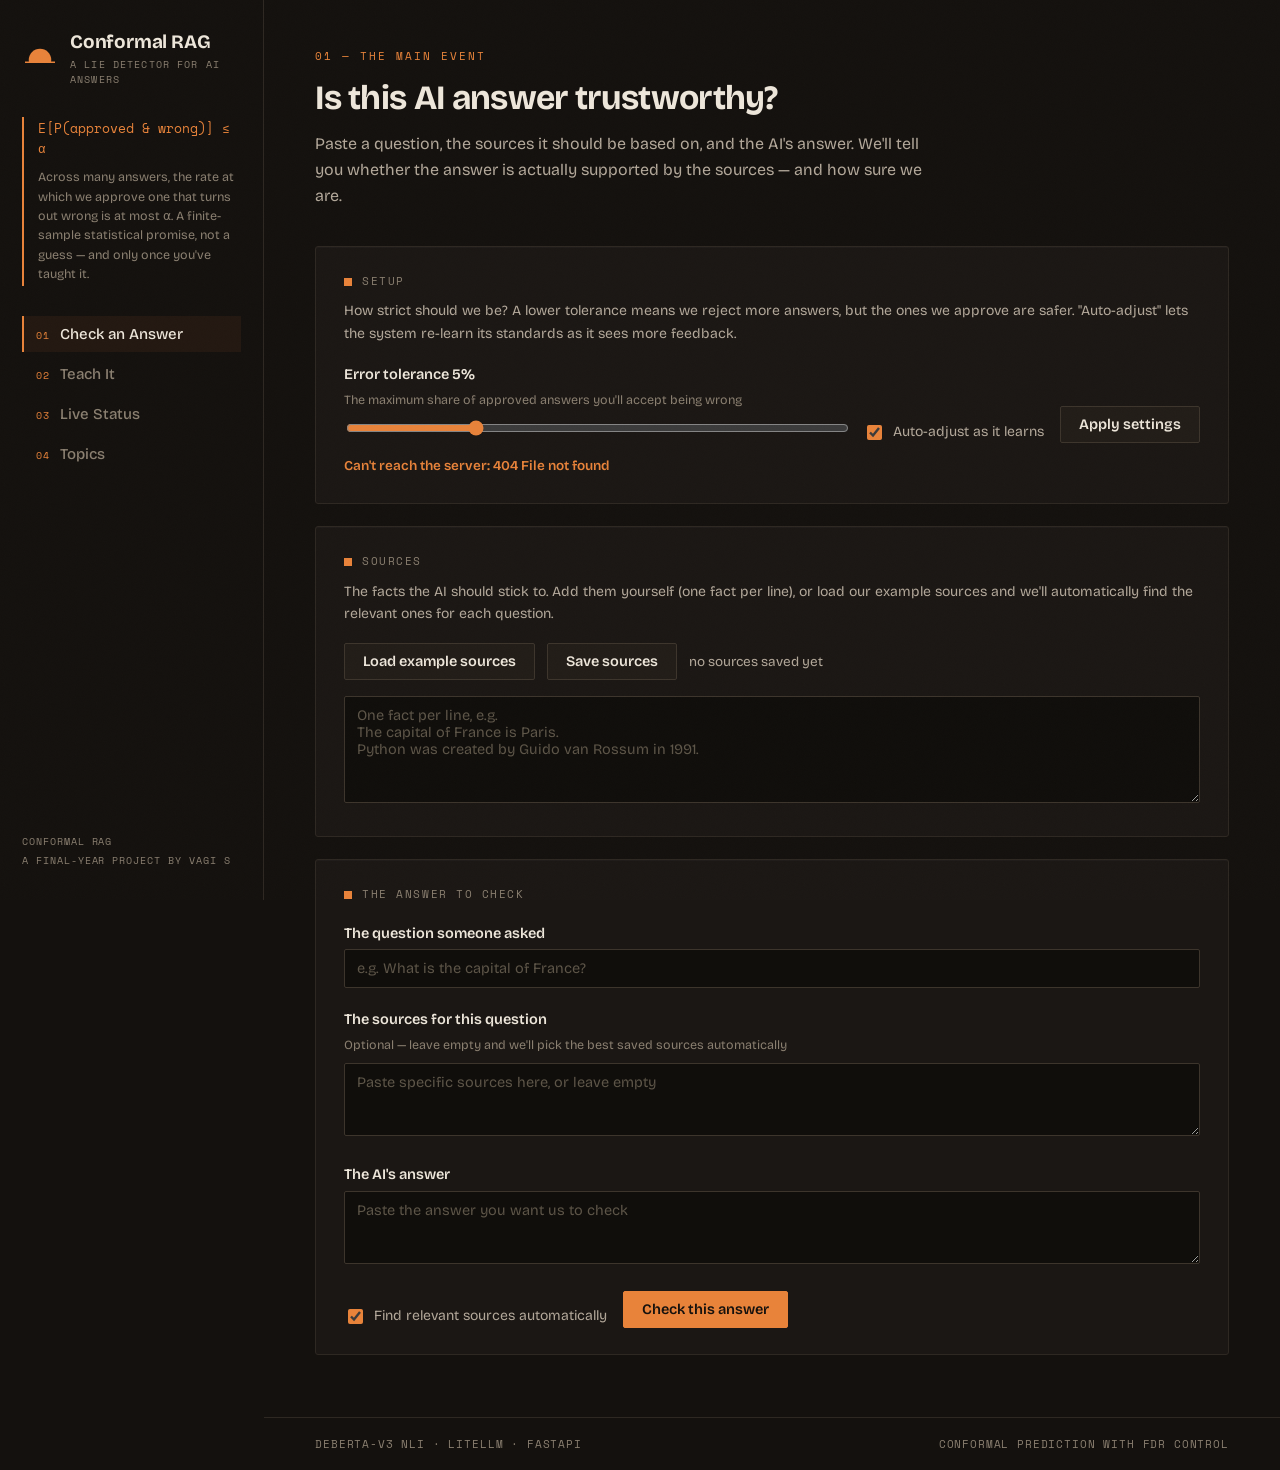
==== frontend/index.html @ 6dd778bd "feat(frontend): Ember Console web UI replacing the Gradio demo" ====
<!DOCTYPE html>
<html lang="en">
<head>
  <meta charset="UTF-8" />
  <meta name="viewport" content="width=device-width, initial-scale=1.0" />
  <title>Conformal RAG — A lie detector for AI answers</title>
  <link rel="preconnect" href="https://fonts.googleapis.com" />
  <link rel="preconnect" href="https://fonts.gstatic.com" crossorigin />
  <link
    href="https://fonts.googleapis.com/css2?family=Bricolage+Grotesque:opsz,wght@12..96,300..800&family=Space+Mono:ital,wght@0,400;0,700;1,400&display=swap"
    rel="stylesheet"
  />
  <link rel="stylesheet" href="css/styles.css" />
</head>
<body>
  <div class="shell">

    <aside class="rail">
      <div class="brand">
        <svg class="brand-mark" viewBox="0 0 24 24" aria-hidden="true">
          <circle cx="12" cy="12" r="7.5" fill="#e8833a" />
          <rect x="0" y="13.5" width="24" height="10.5" fill="#14110e" />
          <line x1="2" y1="13.5" x2="22" y2="13.5" stroke="#e8833a" stroke-width="1" />
        </svg>
        <div class="brand-text">
          <span class="brand-name">Conformal RAG</span>
          <span class="brand-tag">a lie detector for AI answers</span>
        </div>
      </div>

      <div class="rail-formula">
        <span class="rail-formula-math">E[P(approved &amp; wrong)] &le; &alpha;</span>
        <span class="rail-formula-note">Across many answers, the rate at which we approve one that turns out wrong is at most &alpha;. A finite-sample statistical promise, not a guess &mdash; and only once you've taught it.</span>
      </div>

      <nav class="nav" id="nav">
        <button class="nav-btn active" data-view="check"><span class="nav-num">01</span>Check an Answer</button>
        <button class="nav-btn" data-view="teach"><span class="nav-num">02</span>Teach It</button>
        <button class="nav-btn" data-view="status"><span class="nav-num">03</span>Live Status</button>
        <button class="nav-btn" data-view="topics"><span class="nav-num">04</span>Topics</button>
      </nav>

      <div class="rail-foot">
        <span>conformal rag</span>
        <span>a final-year project by vagi s</span>
      </div>
    </aside>

    <div class="console">
      <main>

        <!-- ============ CHECK AN ANSWER ============ -->
        <section class="view active" id="view-check">
          <div class="view-head">
            <div class="eyebrow">01 &mdash; the main event</div>
            <h2>Is this AI answer trustworthy?</h2>
            <p class="lede">Paste a question, the sources it should be based on, and the AI's answer. We'll tell you whether the answer is actually supported by the sources &mdash; and how sure we are.</p>
          </div>

          <div class="panel">
            <div class="panel-title">Setup</div>
            <p class="panel-hint">How strict should we be? A lower tolerance means we reject more answers, but the ones we approve are safer. "Auto-adjust" lets the system re-learn its standards as it sees more feedback.</p>
            <div class="action-row">
              <label class="field grow">
                <span class="field-label">Error tolerance <span id="alpha-value">5%</span></span>
                <span class="field-help">The maximum share of approved answers you'll accept being wrong</span>
                <input type="range" id="alpha-slider" min="0.001" max="0.2" step="0.005" value="0.05" />
              </label>
              <label class="checkbox-field">
                <input type="checkbox" id="online-toggle" checked />
                <span>Auto-adjust as it learns</span>
              </label>
              <button class="btn" id="init-btn">Apply settings</button>
            </div>
            <div class="status-line" id="engine-status">loading&hellip;</div>
          </div>

          <div class="panel">
            <div class="panel-title">Sources</div>
            <p class="panel-hint">The facts the AI should stick to. Add them yourself (one fact per line), or load our example sources and we'll automatically find the relevant ones for each question.</p>
            <div class="btn-row">
              <button class="btn" id="load-samples-btn">Load example sources</button>
              <button class="btn" id="index-btn">Save sources</button>
              <span class="status-line inline" id="index-status">no sources saved yet</span>
            </div>
            <textarea id="docs-input" rows="5" placeholder="One fact per line, e.g.&#10;The capital of France is Paris.&#10;Python was created by Guido van Rossum in 1991."></textarea>
          </div>

          <div class="panel">
            <div class="panel-title">The answer to check</div>
            <label class="field">
              <span class="field-label">The question someone asked</span>
              <input type="text" id="query-input" placeholder="e.g. What is the capital of France?" />
            </label>
            <label class="field">
              <span class="field-label">The sources for this question</span>
              <span class="field-help">Optional &mdash; leave empty and we'll pick the best saved sources automatically</span>
              <textarea id="context-input" rows="3" placeholder="Paste specific sources here, or leave empty"></textarea>
            </label>
            <label class="field">
              <span class="field-label">The AI's answer</span>
              <textarea id="response-input" rows="3" placeholder="Paste the answer you want us to check"></textarea>
            </label>
            <div class="action-row">
              <label class="checkbox-field">
                <input type="checkbox" id="auto-retrieve" checked />
                <span>Find relevant sources automatically</span>
              </label>
              <button class="btn primary" id="predict-btn">Check this answer</button>
            </div>

            <div id="predict-result" class="hidden">
              <div class="verdict" id="verdict-card"></div>

              <div class="dial-wrap" id="dial-block">
                <div class="dial">
                  <svg viewBox="0 0 200 118" aria-hidden="true">
                    <path class="dial-track" d="M 18 108 A 82 82 0 0 1 182 108" />
                    <path class="dial-arc" id="dial-arc" d="M 18 108 A 82 82 0 0 1 182 108" />
                    <line class="dial-tick" id="dial-tick" x1="100" y1="16" x2="100" y2="30" />
                  </svg>
                  <div class="dial-readout">
                    <span class="dial-value" id="dial-value">&mdash;</span>
                    <span class="dial-unit">support</span>
                  </div>
                </div>
                <div class="dial-legend">
                  <span>contradicts</span>
                  <span class="dial-legend-threshold">&#9650; threshold</span>
                  <span>fully supported</span>
                </div>
                <p class="dial-caption" id="dial-caption"></p>
              </div>

              <div class="data-panel" id="how-decided"></div>
            </div>
          </div>
        </section>

        <!-- ============ TEACH IT ============ -->
        <section class="view" id="view-teach">
          <div class="view-head">
            <div class="eyebrow">02 &mdash; training</div>
            <h2>Teach it what &ldquo;trustworthy&rdquo; means.</h2>
            <p class="lede">The system starts with a rough guess about where to draw the line. Show it real examples &mdash; answers that were right and answers that were made up &mdash; and it learns the exact line for your data. More examples, sharper line.</p>
          </div>

          <div class="panel">
            <div class="panel-title">Your examples</div>
            <p class="panel-hint">Fill in the four boxes below &mdash; one example per line, same number of lines in each box. In the last box, mark each answer: <code>0</code> if it was correct, <code>1</code> if it was a hallucination (made up).</p>
            <div class="btn-row">
              <button class="btn" id="fill-example-btn">Fill with a worked example</button>
            </div>
            <div class="grid-2">
              <label class="field">
                <span class="field-label">Questions</span>
                <textarea id="cal-queries" rows="6" placeholder="one question per line"></textarea>
              </label>
              <label class="field">
                <span class="field-label">Sources that were available</span>
                <textarea id="cal-contexts" rows="6" placeholder="one source per line"></textarea>
              </label>
              <label class="field">
                <span class="field-label">The AI's answers</span>
                <textarea id="cal-responses" rows="6" placeholder="one answer per line"></textarea>
              </label>
              <label class="field">
                <span class="field-label">Was it right?</span>
                <textarea id="cal-labels" rows="6" placeholder="0 = correct, 1 = made up"></textarea>
              </label>
            </div>
            <div class="action-row">
              <button class="btn primary" id="calibrate-btn">Teach it</button>
              <span class="status-line inline" id="calibrate-status"></span>
            </div>
            <div class="data-panel hidden" id="calibrate-result"></div>
          </div>
        </section>

        <!-- ============ LIVE STATUS ============ -->
        <section class="view" id="view-status">
          <div class="view-head">
            <div class="eyebrow">03 &mdash; monitoring</div>
            <h2>How it's doing right now.</h2>
            <p class="lede">A live report card. The numbers update as the system checks answers and receives feedback. The charts show whether it's keeping its promise &mdash; staying below your error tolerance.</p>
          </div>

          <div class="panel">
            <div class="panel-title">Report card <span class="pulse-dot"></span></div>
            <div class="stat-grid">
              <div class="stat-card">
                <div class="stat-value" id="dash-total">0</div>
                <div class="stat-label">Answers checked</div>
                <div class="stat-meaning">Every answer the system has looked at so far.</div>
              </div>
              <div class="stat-card">
                <div class="stat-value" id="dash-fdr">0%</div>
                <div class="stat-label">False alarms</div>
                <div class="stat-meaning">Of the answers it flagged as risky, how many were actually fine. Lower is better.</div>
              </div>
              <div class="stat-card">
                <div class="stat-value" id="dash-coverage">100%</div>
                <div class="stat-label">Answers it vouched for</div>
                <div class="stat-meaning">The share of answers it approved instead of saying &ldquo;not sure&rdquo;.</div>
              </div>
              <div class="stat-card">
                <div class="stat-value" id="dash-abstention">0%</div>
                <div class="stat-label">Times it said &ldquo;not sure&rdquo;</div>
                <div class="stat-meaning">Refusing to guess is a feature &mdash; it keeps the guarantee honest.</div>
              </div>
            </div>

            <div class="chart-grid">
              <div class="chart-box">
                <div class="chart-title">False alarms over time</div>
                <div class="chart-caption">Should stay below the dashed line &mdash; that's your error tolerance. If it crosses, the system is breaking its promise.</div>
                <div class="chart" id="chart-fdr"></div>
              </div>
              <div class="chart-box">
                <div class="chart-title">Answers it vouched for, over time</div>
                <div class="chart-caption">How often it approves an answer. A sudden drop usually means the data changed and it's playing it safe.</div>
                <div class="chart" id="chart-coverage"></div>
              </div>
            </div>
          </div>

          <div class="panel">
            <div class="panel-title">Auto-adjust (adaptive threshold)</div>
            <p class="panel-hint">When auto-adjust is on, the system nudges its own standards after every piece of feedback, so it keeps its promise even as the data changes.</p>
            <div class="data-panel" id="aci-panel">not enabled</div>
            <div class="chart-box wide" style="margin-top:16px">
              <div class="chart-title">Where it draws the line</div>
              <div class="chart-caption">The system's current standard. Answers scoring below this line get a &ldquo;not sure&rdquo;. Watch it move as feedback comes in.</div>
              <div class="chart" id="chart-threshold"></div>
            </div>
          </div>

          <div class="panel">
            <div class="panel-title">Teaching status</div>
            <div class="data-panel" id="dash-calibration">It hasn't been taught yet &mdash; it's using a rough default standard. Visit &ldquo;Teach It&rdquo; to sharpen it.</div>
          </div>

          <div class="panel">
            <div class="panel-title">Report what actually happened</div>
            <p class="panel-hint">The system can't see the truth on its own. When you find out an answer was right or wrong, tell it here &mdash; that feedback is what keeps the numbers above honest.</p>
            <label class="field">
              <span class="field-label">The question</span>
              <input type="text" id="mon-query" placeholder="What was asked?" />
            </label>
            <label class="field">
              <span class="field-label">The sources it had</span>
              <textarea id="mon-context" rows="2" placeholder="The sources the answer was based on"></textarea>
            </label>
            <label class="field">
              <span class="field-label">The answer that was given</span>
              <textarea id="mon-response" rows="2" placeholder="The answer that went out"></textarea>
            </label>
            <div class="action-row">
              <label class="checkbox-field">
                <input type="checkbox" id="mon-hallucination" />
                <span>It turned out to be made up</span>
              </label>
              <button class="btn primary" id="record-btn">Report it</button>
              <span class="status-line inline" id="record-status"></span>
            </div>
          </div>
        </section>

        <!-- ============ TOPICS ============ -->
        <section class="view" id="view-topics">
          <div class="view-head">
            <div class="eyebrow">04 &mdash; per-topic rules</div>
            <h2>Different rules for different topics.</h2>
            <p class="lede">A wrong answer about a movie is annoying. A wrong answer about a medication dose is dangerous. Here you can hold each topic to its own standard &mdash; stricter for medicine and money, looser for everyday questions.</p>
          </div>

          <div class="panel">
            <div class="panel-title">Add a topic</div>
            <div class="action-row">
              <label class="field grow">
                <span class="field-label">Topic name</span>
                <input type="text" id="domain-name" placeholder="e.g. medicine, finance, legal" />
              </label>
              <label class="field">
                <span class="field-label">Error tolerance</span>
                <span class="field-help">Lower = stricter</span>
                <input type="number" id="domain-alpha" min="0.001" max="0.2" step="0.001" value="0.01" />
              </label>
              <button class="btn" id="register-domain-btn">Add topic</button>
            </div>
            <div class="status-line" id="domain-register-status"></div>
          </div>

          <div class="panel">
            <div class="panel-title">Your topics</div>
            <div id="domain-cards" class="domain-cards">
              <p class="panel-hint" style="margin:0">No topics yet. Add one above &mdash; try &ldquo;medicine&rdquo; with a tolerance of 0.001 (one mistake per thousand answers).</p>
            </div>
          </div>

          <div class="panel hidden" id="domain-calibrate-panel">
            <div class="panel-title">Teach the <span id="domain-calibrate-name"></span> topic</div>
            <p class="panel-hint">One example per line, with the four parts separated by <code>|</code> &mdash; like this:<br /><code>question | sources | answer | 0</code> (use <code>0</code> for correct, <code>1</code> for made up).</p>
            <textarea id="domain-cal-rows" rows="5" placeholder="what is revenue? | revenue is income from sales | Revenue is income from sales. | 0"></textarea>
            <div class="action-row" style="margin-top:16px">
              <button class="btn primary" id="domain-calibrate-btn">Teach this topic</button>
              <span class="status-line inline" id="domain-calibrate-status"></span>
            </div>
          </div>
        </section>

      </main>

      <footer class="footer">
        <span>deberta-v3 nli &middot; litellm &middot; fastapi</span>
        <span>conformal prediction with fdr control</span>
      </footer>
    </div>
  </div>

  <div id="toast" class="toast hidden"></div>

  <script src="js/api.js"></script>
  <script src="js/charts.js"></script>
  <script src="js/app.js"></script>
</body>
</html>
---- frontend/css/styles.css ----
/* Conformal RAG — Ember Console
   Warm charcoal under an evening sun. Bricolage Grotesque voice,
   Space Mono instruments, ember = risk, sage = grounded. */

:root {
  --bg: #14110e;          /* charcoal base */
  --panel: #1b1714;       /* raised surface */
  --field: #100e0b;       /* recessed input */
  --raised: #221d18;      /* chips, buttons */
  --ink: #ede6da;         /* warm off-white */
  --ink2: #b3a89a;
  --ink3: #8a7f70;
  --ember: #e8833a;       /* evening sun — risk, signal */
  --ember-hot: #ff6b2b;
  --sage: #7ba88f;        /* grounded, safe */
  --navy: #5b7fa6;        /* third instrument color */
  --border: #2e2822;
  --border-strong: #3d352c;
  --grot: 'Bricolage Grotesque', system-ui, sans-serif;
  --mono: 'Space Mono', ui-monospace, monospace;
}

*, *::before, *::after { box-sizing: border-box; }

html { background: var(--bg); }

body {
  margin: 0;
  background: var(--bg);
  color: var(--ink);
  font-family: var(--grot);
  font-size: 15px;
  line-height: 1.6;
  -webkit-font-smoothing: antialiased;
}

::selection { background: rgba(232, 131, 58, .3); }

::-webkit-scrollbar { width: 10px; height: 10px; }
::-webkit-scrollbar-track { background: var(--bg); }
::-webkit-scrollbar-thumb { background: var(--border-strong); }
::-webkit-scrollbar-thumb:hover { background: #4a4034; }

/* faint grain so the charcoal isn't flat */
body::after {
  content: "";
  position: fixed;
  inset: 0;
  pointer-events: none;
  z-index: 9999;
  background-image: url("data:image/svg+xml,%3Csvg viewBox='0 0 256 256' xmlns='http://www.w3.org/2000/svg'%3E%3Cfilter id='n'%3E%3CfeTurbulence type='fractalNoise' baseFrequency='0.9' numOctaves='4' stitchTiles='stitch'/%3E%3C/filter%3E%3Crect width='100%25' height='100%25' filter='url(%23n)' opacity='0.05'/%3E%3C/svg%3E");
  background-size: 200px 200px;
  opacity: .35;
}

/* ---------- shell: instrument rail + console ---------- */

.shell {
  display: grid;
  grid-template-columns: 264px minmax(0, 1fr);
  min-height: 100vh;
}

.rail {
  position: sticky;
  top: 0;
  height: 100vh;
  overflow-y: auto;
  display: flex;
  flex-direction: column;
  gap: 30px;
  padding: 32px 22px;
  border-right: 1px solid var(--border);
}

.brand { display: flex; align-items: center; gap: 12px; }

.brand-mark { width: 36px; height: 36px; flex: none; }

.brand-name {
  display: block;
  font-family: var(--grot);
  font-size: 19px;
  font-weight: 700;
  letter-spacing: -0.01em;
  line-height: 1.1;
}

.brand-tag {
  display: block;
  font-family: var(--mono);
  font-size: 9.5px;
  letter-spacing: .12em;
  text-transform: uppercase;
  color: var(--ink3);
  margin-top: 4px;
}

.rail-formula { border-left: 2px solid var(--ember); padding: 2px 0 2px 14px; }

.rail-formula-math {
  display: block;
  font-family: var(--mono);
  font-size: 12.5px;
  color: var(--ember);
}

.rail-formula-note {
  display: block;
  font-size: 12.5px;
  line-height: 1.55;
  color: var(--ink3);
  margin-top: 8px;
}

.nav { display: flex; flex-direction: column; gap: 4px; }

.nav-btn {
  display: flex;
  align-items: baseline;
  gap: 10px;
  font-family: var(--grot);
  font-size: 15px;
  font-weight: 500;
  color: var(--ink3);
  background: none;
  border: none;
  border-left: 2px solid transparent;
  padding: 9px 12px;
  cursor: pointer;
  text-align: left;
  transition: color .15s, border-color .15s, background .15s;
}

.nav-num {
  font-family: var(--mono);
  font-size: 10px;
  letter-spacing: .1em;
  color: var(--ember);
}

.nav-btn:hover { color: var(--ink2); background: rgba(232, 131, 58, .05); }

.nav-btn.active {
  color: var(--ink);
  border-left-color: var(--ember);
  background: rgba(232, 131, 58, .07);
}

.nav-btn:focus-visible, .btn:focus-visible {
  outline: 2px solid var(--ember);
  outline-offset: 2px;
}

.rail-foot {
  margin-top: auto;
  display: flex;
  flex-direction: column;
  gap: 4px;
  font-family: var(--mono);
  font-size: 9.5px;
  letter-spacing: .1em;
  text-transform: uppercase;
  color: var(--ink3);
}

.console { display: flex; flex-direction: column; min-width: 0; }

.console main {
  flex: 1;
  width: 100%;
  max-width: 1100px;
  margin: 0 auto;
  padding: 48px clamp(24px, 4vw, 56px) 40px;
}

/* ---------- views ---------- */

.view { display: none; }
.view.active { display: block; }

.view-head { margin-bottom: 36px; max-width: 70ch; }

.view-head .eyebrow {
  font-family: var(--mono);
  font-size: 11px;
  letter-spacing: .18em;
  text-transform: uppercase;
  color: var(--ember);
  margin-bottom: 12px;
}

.view-head h2 {
  font-family: var(--grot);
  font-size: clamp(26px, 3vw, 34px);
  font-weight: 700;
  line-height: 1.15;
  letter-spacing: -0.02em;
  margin: 0 0 14px;
}

.view-head .lede { font-size: 16px; color: var(--ink2); line-height: 1.65; margin: 0; max-width: 62ch; }

/* ---------- panels ---------- */

.panel {
  background: var(--panel);
  border: 1px solid var(--border);
  border-radius: 3px;
  box-shadow: inset 0 1px 0 rgba(255, 255, 255, .025);
  padding: 26px 28px;
  margin-bottom: 22px;
}

.panel-title {
  display: flex;
  align-items: center;
  gap: 10px;
  font-family: var(--mono);
  font-size: 11px;
  letter-spacing: .14em;
  text-transform: uppercase;
  color: var(--ink3);
  margin: 0 0 18px;
}

.panel-title::before {
  content: "";
  width: 8px;
  height: 8px;
  background: var(--ember);
  flex: none;
}

.panel-hint { font-size: 14px; color: var(--ink2); margin: -8px 0 18px; line-height: 1.6; }

/* ---------- forms ---------- */

.field { display: block; margin-bottom: 20px; }
.field.grow { flex: 1; min-width: 180px; }

.field-label {
  display: block;
  font-family: var(--grot);
  font-size: 14.5px;
  font-weight: 600;
  color: var(--ink);
  margin-bottom: 4px;
}

.field-help { display: block; font-size: 12.5px; color: var(--ink3); margin-bottom: 8px; }

input[type="text"],
input[type="number"],
textarea {
  width: 100%;
  font-family: var(--grot);
  font-size: 14.5px;
  color: var(--ink);
  background: var(--field);
  border: 1px solid var(--border-strong);
  border-radius: 2px;
  padding: 10px 12px;
  outline: none;
  transition: border-color .15s, box-shadow .15s;
  resize: vertical;
}

input[type="text"]::placeholder,
input[type="number"]::placeholder,
textarea::placeholder { color: #5d5548; }

input[type="text"]:focus,
input[type="number"]:focus,
textarea:focus {
  border-color: var(--ember);
  box-shadow: 0 0 0 3px rgba(232, 131, 58, .14);
}

input[type="number"] { width: 8rem; font-family: var(--mono); font-size: 13.5px; }

input[type="range"] { width: 100%; accent-color: var(--ember); cursor: pointer; }

.checkbox-field {
  display: inline-flex;
  align-items: center;
  gap: 8px;
  font-size: 14px;
  color: var(--ink2);
  cursor: pointer;
  user-select: none;
}

.checkbox-field input { accent-color: var(--ember); width: 15px; height: 15px; cursor: pointer; }

/* ---------- buttons ---------- */

.btn {
  font-family: var(--grot);
  font-size: 14.5px;
  font-weight: 600;
  color: var(--ink);
  background: var(--raised);
  border: 1px solid var(--border-strong);
  border-radius: 2px;
  padding: 9px 18px;
  cursor: pointer;
  transition: background .15s, border-color .15s, transform .05s;
  white-space: nowrap;
}

.btn:hover { background: #2a241d; border-color: #4a4034; }
.btn:active { transform: translateY(1px); }
.btn:disabled { opacity: .5; cursor: wait; }

.btn.primary {
  color: #16120e;
  background: var(--ember);
  border-color: var(--ember);
}
.btn.primary:hover { background: var(--ember-hot); border-color: var(--ember-hot); }

.btn-row { display: flex; align-items: center; gap: 12px; flex-wrap: wrap; margin-bottom: 16px; }
.action-row { display: flex; align-items: flex-end; gap: 16px; flex-wrap: wrap; }
.action-row .field { margin-bottom: 0; }

/* ---------- status lines ---------- */

.status-line { font-size: 13.5px; color: var(--ink2); margin-top: 12px; min-height: 1.2em; }
.status-line.inline { margin-top: 0; }
.status-line.ok { color: var(--sage); font-weight: 600; }
.status-line.err { color: var(--ember); font-weight: 600; }

/* ---------- verdict ---------- */

.verdict {
  margin-top: 24px;
  padding: 22px 26px;
  border: 1px solid var(--border-strong);
  border-left-width: 3px;
  border-radius: 2px;
}

.verdict.accepted { border-color: rgba(123, 168, 143, .4); border-left-color: var(--sage); background: rgba(123, 168, 143, .06); }
.verdict.abstained { border-color: rgba(232, 131, 58, .45); border-left-color: var(--ember); background: rgba(232, 131, 58, .06); }

.verdict-word {
  font-family: var(--grot);
  font-size: 26px;
  font-weight: 700;
  letter-spacing: -0.01em;
  display: flex;
  align-items: center;
  gap: 10px;
}

.verdict.accepted .verdict-word { color: var(--sage); }
.verdict.abstained .verdict-word { color: var(--ember); }

.verdict-detail { font-size: 14.5px; color: var(--ink2); margin-top: 8px; line-height: 1.65; }

/* ---------- support dial ---------- */

.dial-wrap { max-width: 460px; margin: 26px auto 0; }

.dial { position: relative; max-width: 380px; margin: 0 auto; }

.dial svg { display: block; width: 100%; height: auto; }

.dial-track { fill: none; stroke: var(--border); stroke-width: 10; }

.dial-arc {
  fill: none;
  stroke: var(--ember);
  stroke-width: 10;
  stroke-dasharray: 257.6;
  stroke-dashoffset: 257.6;
  transition: stroke-dashoffset .6s ease, stroke .3s ease;
}

.dial-tick { stroke: var(--ink); stroke-width: 2; }

.dial-wrap.good .dial-arc { stroke: var(--sage); }
.dial-wrap.bad .dial-arc { stroke: var(--ember); }

.dial-readout {
  position: absolute;
  left: 0; right: 0; bottom: 2px;
  text-align: center;
  pointer-events: none;
}

.dial-value {
  display: block;
  font-family: var(--mono);
  font-size: 32px;
  font-weight: 700;
  line-height: 1;
  color: var(--ink);
}

.dial-wrap.good .dial-value { color: var(--sage); }
.dial-wrap.bad .dial-value { color: var(--ember); }

.dial-unit {
  display: block;
  font-family: var(--mono);
  font-size: 9.5px;
  letter-spacing: .16em;
  text-transform: uppercase;
  color: var(--ink3);
  margin-top: 6px;
}

.dial-legend {
  display: flex;
  justify-content: space-between;
  font-family: var(--mono);
  font-size: 10px;
  letter-spacing: .08em;
  text-transform: uppercase;
  color: var(--ink3);
  margin-top: 10px;
}

.dial-legend-threshold { color: var(--ink); }

.dial-caption { font-size: 13.5px; color: var(--ink2); margin: 12px 0 0; line-height: 1.6; text-align: center; }

/* ---------- data panel ("how we decided") ---------- */

.data-panel {
  background: var(--field);
  border: 1px solid var(--border);
  border-radius: 2px;
  padding: 16px 18px;
  margin-top: 20px;
  font-size: 13.5px;
  line-height: 1.9;
}

.data-panel .k { color: var(--ink3); font-family: var(--mono); font-size: 12px; }
.data-panel .v { color: var(--ink); }
.data-panel .v.good { color: var(--sage); font-weight: 700; }
.data-panel .v.bad { color: var(--ember); font-weight: 700; }

/* ---------- stat cards ---------- */

.stat-grid {
  display: grid;
  grid-template-columns: repeat(auto-fit, minmax(190px, 1fr));
  gap: 14px;
}

.stat-card {
  background: var(--field);
  border: 1px solid var(--border);
  border-radius: 2px;
  padding: 18px 20px;
}

.stat-value {
  font-family: var(--mono);
  font-size: 28px;
  font-weight: 700;
  line-height: 1.1;
  color: var(--ink);
}

.stat-value.good { color: var(--sage); }
.stat-value.warn { color: var(--ember); }

.stat-label { font-family: var(--grot); font-size: 14px; font-weight: 600; color: var(--ink); margin-top: 8px; }
.stat-meaning { font-size: 12.5px; color: var(--ink3); margin-top: 2px; line-height: 1.5; }

/* ---------- charts ---------- */

.chart-grid { display: grid; grid-template-columns: 1fr 1fr; gap: 14px; margin-top: 20px; }
@media (max-width: 760px) { .chart-grid { grid-template-columns: 1fr; } }

.chart-box {
  background: var(--field);
  border: 1px solid var(--border);
  border-radius: 2px;
  padding: 18px 20px 14px;
}

.chart-box.wide { grid-column: 1 / -1; }

.chart-title { font-family: var(--grot); font-size: 15px; font-weight: 600; color: var(--ink); margin-bottom: 2px; }
.chart-caption { font-size: 12.5px; color: var(--ink3); margin-bottom: 12px; line-height: 1.5; }

.chart svg { display: block; width: 100%; height: auto; }
.chart .grid-line { stroke: var(--border); stroke-width: 1; }
.chart .axis-label { fill: var(--ink3); font-size: 9px; font-family: var(--mono); }
.chart .line { fill: none; stroke-width: 2; }
.chart .line.green { stroke: var(--sage); }
.chart .line.terra { stroke: var(--ember); }
.chart .line.blue { stroke: var(--navy); }
.chart .area { opacity: .1; }
.chart .area.green { fill: var(--sage); }
.chart .area.terra { fill: var(--ember); }
.chart .area.blue { fill: var(--navy); }
.chart .baseline { stroke: var(--ember); stroke-width: 1.5; stroke-dasharray: 5 4; }
.chart .baseline-label { fill: var(--ember); font-size: 9px; font-family: var(--mono); }
.chart .empty-msg { fill: var(--ink3); font-size: 12px; font-family: var(--mono); }

.pulse-dot {
  width: 8px; height: 8px; border-radius: 50%;
  background: var(--ember);
  display: inline-block;
  margin-left: 8px;
  animation: pulse 2s ease-in-out infinite;
}
@keyframes pulse { 0%, 100% { opacity: 1; } 50% { opacity: .25; } }

/* ---------- domain cards ---------- */

.domain-cards { display: grid; grid-template-columns: repeat(auto-fill, minmax(280px, 1fr)); gap: 14px; }

.domain-card {
  background: var(--field);
  border: 1px solid var(--border);
  border-radius: 2px;
  padding: 20px 22px;
}

.domain-card-head { display: flex; align-items: center; justify-content: space-between; margin-bottom: 10px; }

.domain-card-name { font-family: var(--grot); font-size: 19px; font-weight: 700; letter-spacing: -0.01em; }

.badge {
  font-family: var(--mono);
  font-size: 10px;
  letter-spacing: .1em;
  text-transform: uppercase;
  padding: 3px 9px;
  border-radius: 2px;
}

.badge.ok { color: var(--sage); background: rgba(123, 168, 143, .1); border: 1px solid rgba(123, 168, 143, .35); }
.badge.drifted { color: var(--ember); background: rgba(232, 131, 58, .1); border: 1px solid rgba(232, 131, 58, .4); }
.badge.strict { color: var(--navy); background: rgba(91, 127, 166, .1); border: 1px solid rgba(91, 127, 166, .4); }

.domain-card-body { font-size: 13.5px; color: var(--ink2); line-height: 1.9; }
.domain-card-body .k { color: var(--ink3); font-family: var(--mono); font-size: 11.5px; }
.domain-card-actions { display: flex; gap: 8px; margin-top: 14px; }
.domain-card-actions .btn { padding: 6px 14px; font-size: 13.5px; }

/* ---------- misc ---------- */

.grid-2 { display: grid; grid-template-columns: 1fr 1fr; gap: 0 24px; }
@media (max-width: 760px) { .grid-2 { grid-template-columns: 1fr; } }

.hidden { display: none !important; }

code {
  font-family: var(--mono);
  font-size: .9em;
  color: var(--ember);
  background: rgba(232, 131, 58, .08);
  padding: 1px 5px;
  border-radius: 2px;
}

.toast {
  position: fixed;
  bottom: 24px;
  left: 50%;
  transform: translateX(-50%);
  background: var(--raised);
  color: var(--ink);
  border: 1px solid var(--border-strong);
  border-left: 3px solid var(--ink3);
  border-radius: 2px;
  font-size: 13.5px;
  padding: 10px 20px;
  z-index: 10000;
  max-width: 90vw;
  box-shadow: 0 8px 24px rgba(0, 0, 0, .45);
}

.toast.err { border-left-color: var(--ember); }
.toast.ok { border-left-color: var(--sage); }

/* ---------- footer ---------- */

.footer {
  border-top: 1px solid var(--border);
  display: flex;
  justify-content: space-between;
  gap: 16px;
  flex-wrap: wrap;
  font-family: var(--mono);
  font-size: 10.5px;
  letter-spacing: .08em;
  text-transform: uppercase;
  color: var(--ink3);
  padding: 18px max(clamp(24px, 4vw, 56px), calc((100% - 1100px) / 2 + clamp(24px, 4vw, 56px)));
}

/* ---------- small screens: rail folds into a top bar ---------- */

@media (max-width: 900px) {
  .shell { grid-template-columns: 1fr; }

  .rail {
    position: static;
    height: auto;
    border-right: none;
    border-bottom: 1px solid var(--border);
    gap: 20px;
    padding: 24px 20px;
  }

  .nav { flex-direction: row; flex-wrap: wrap; gap: 6px; }

  .nav-btn { border-left: none; border-bottom: 2px solid transparent; padding: 8px 10px; }

  .nav-btn.active { border-left-color: transparent; border-bottom-color: var(--ember); background: none; }

  .rail-foot { display: none; }

  .console main { padding: 32px 20px; }

  .footer { padding: 18px 20px; }
}
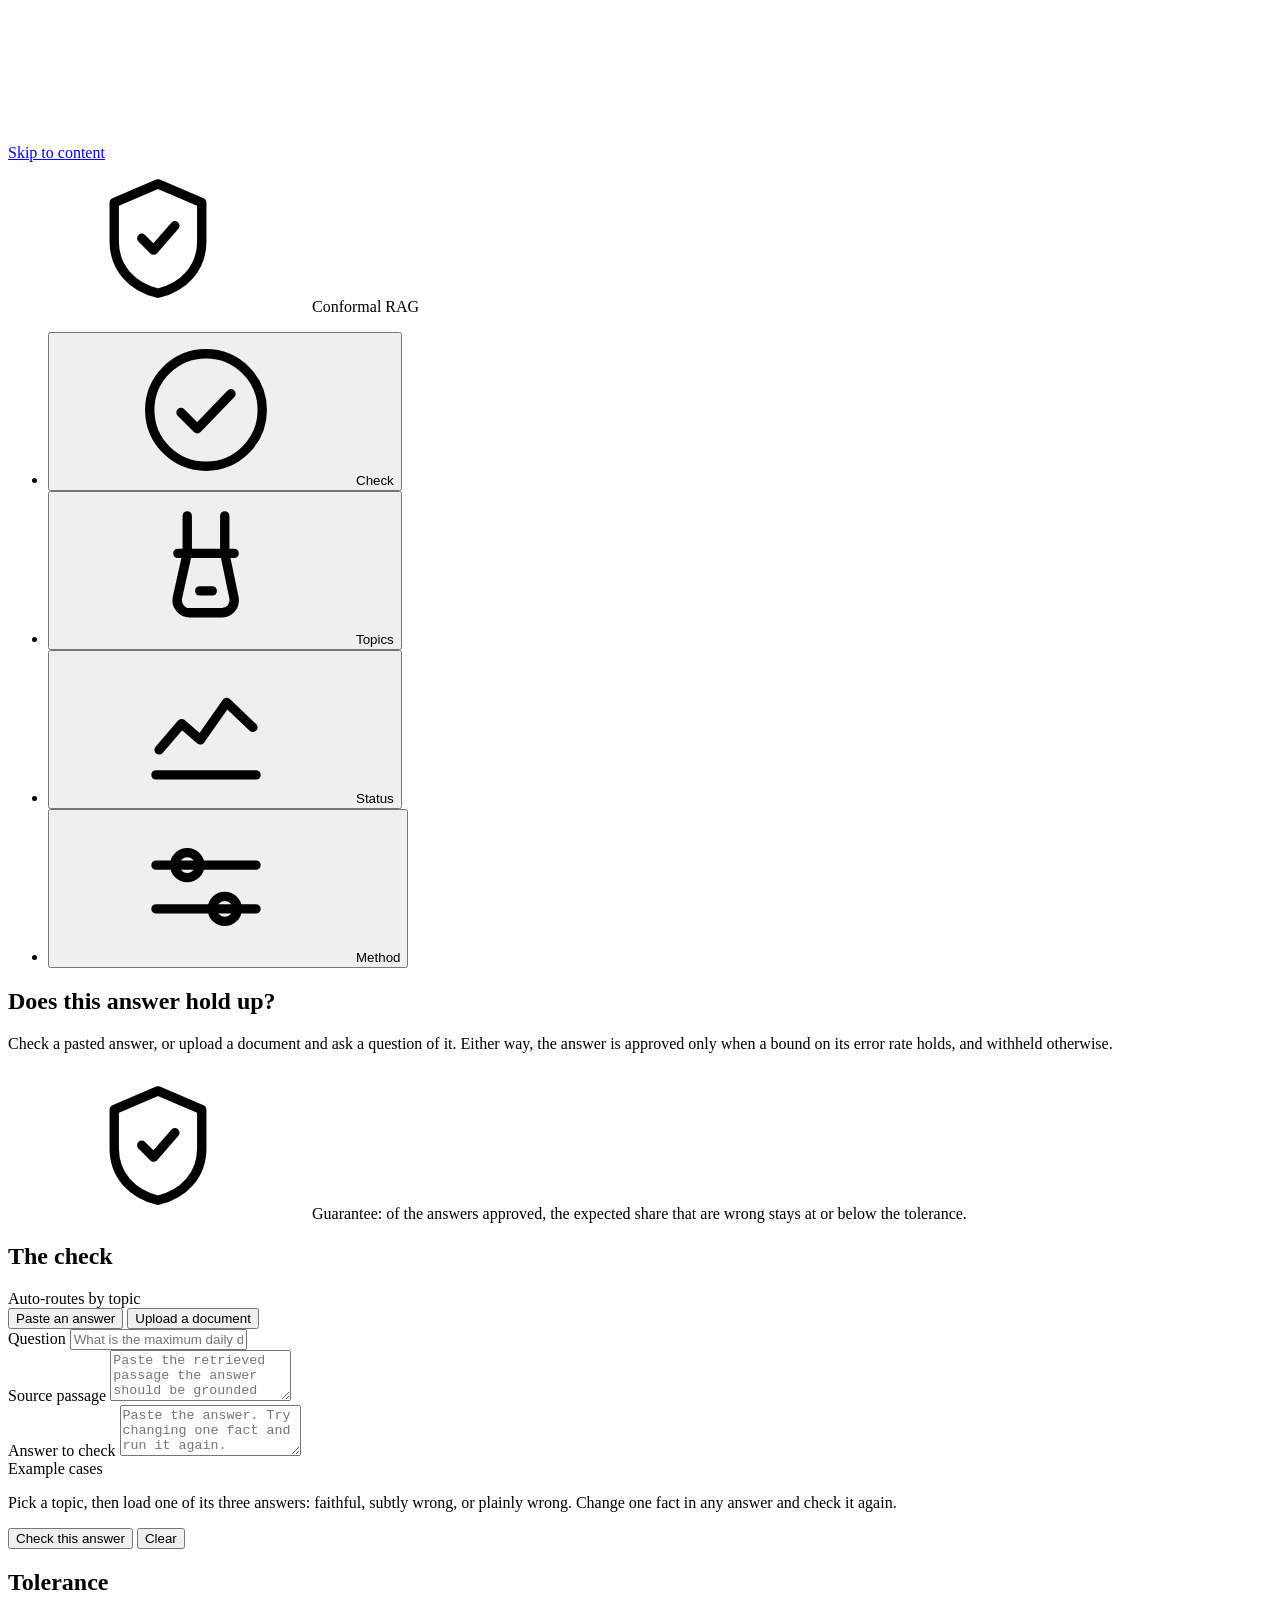
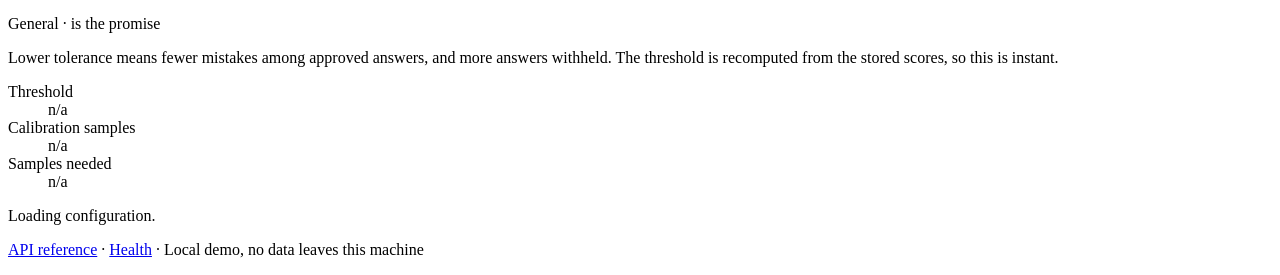
==== commit f683443c: "fix(documents): answer PDF questions reliably and stop truncated declines PDF text carried U+0000 co" ====
--- a/frontend/index.html
+++ b/frontend/index.html
@@ -1,327 +1,477 @@
 <!DOCTYPE html>
 <html lang="en">
 <head>
-  <meta charset="UTF-8" />
-  <meta name="viewport" content="width=device-width, initial-scale=1.0" />
-  <title>Conformal RAG — A lie detector for AI answers</title>
-  <link rel="preconnect" href="https://fonts.googleapis.com" />
-  <link rel="preconnect" href="https://fonts.gstatic.com" crossorigin />
-  <link
-    href="https://fonts.googleapis.com/css2?family=Bricolage+Grotesque:opsz,wght@12..96,300..800&family=Space+Mono:ital,wght@0,400;0,700;1,400&display=swap"
-    rel="stylesheet"
-  />
-  <link rel="stylesheet" href="css/styles.css" />
+<meta charset="utf-8" />
+<meta name="viewport" content="width=device-width, initial-scale=1" />
+<title>Conformal RAG · Hallucination bounds you can check</title>
+<meta name="description" content="A retrieval grounded answering console that approves an answer only when a statistical bound on its error rate holds, and withholds it otherwise." />
+<meta property="og:title" content="Conformal RAG" />
+<meta property="og:description" content="Approval comes with a bound. Everything else is withheld." />
+<meta property="og:type" content="website" />
+<link rel="icon" href="data:image/svg+xml,%3Csvg xmlns='http://www.w3.org/2000/svg' viewBox='0 0 32 32'%3E%3Crect width='32' height='32' rx='8' fill='%23000'/%3E%3Cpath d='M16 6l8 3.5v7c0 5-3.4 8.4-8 9.5-4.6-1.1-8-4.5-8-9.5v-7z' fill='none' stroke='%238CE0B0' stroke-width='2'/%3E%3Cpath d='M11.5 16.5l3 3 6-6.5' fill='none' stroke='%238CE0B0' stroke-width='2' stroke-linecap='round' stroke-linejoin='round'/%3E%3C/svg%3E" />
+<link rel="preconnect" href="https://fonts.googleapis.com" />
+<link rel="preconnect" href="https://fonts.gstatic.com" crossorigin />
+<link href="https://fonts.googleapis.com/css2?family=Geist+Mono:wght@400;500&family=Geist:wght@400;500;600&display=swap" rel="stylesheet" />
+<link rel="stylesheet" href="/css/styles.css" />
 </head>
 <body>
-  <div class="shell">
-
-    <aside class="rail">
-      <div class="brand">
-        <svg class="brand-mark" viewBox="0 0 24 24" aria-hidden="true">
-          <circle cx="12" cy="12" r="7.5" fill="#e8833a" />
-          <rect x="0" y="13.5" width="24" height="10.5" fill="#14110e" />
-          <line x1="2" y1="13.5" x2="22" y2="13.5" stroke="#e8833a" stroke-width="1" />
-        </svg>
-        <div class="brand-text">
-          <span class="brand-name">Conformal RAG</span>
-          <span class="brand-tag">a lie detector for AI answers</span>
-        </div>
-      </div>
-
-      <div class="rail-formula">
-        <span class="rail-formula-math">E[P(approved &amp; wrong)] &le; &alpha;</span>
-        <span class="rail-formula-note">Across many answers, the rate at which we approve one that turns out wrong is at most &alpha;. A finite-sample statistical promise, not a guess &mdash; and only once you've taught it.</span>
-      </div>
-
-      <nav class="nav" id="nav">
-        <button class="nav-btn active" data-view="check"><span class="nav-num">01</span>Check an Answer</button>
-        <button class="nav-btn" data-view="teach"><span class="nav-num">02</span>Teach It</button>
-        <button class="nav-btn" data-view="status"><span class="nav-num">03</span>Live Status</button>
-        <button class="nav-btn" data-view="topics"><span class="nav-num">04</span>Topics</button>
-      </nav>
-
-      <div class="rail-foot">
-        <span>conformal rag</span>
-        <span>a final-year project by vagi s</span>
-      </div>
-    </aside>
-
-    <div class="console">
-      <main>
-
-        <!-- ============ CHECK AN ANSWER ============ -->
-        <section class="view active" id="view-check">
-          <div class="view-head">
-            <div class="eyebrow">01 &mdash; the main event</div>
-            <h2>Is this AI answer trustworthy?</h2>
-            <p class="lede">Paste a question, the sources it should be based on, and the AI's answer. We'll tell you whether the answer is actually supported by the sources &mdash; and how sure we are.</p>
-          </div>
-
-          <div class="panel">
-            <div class="panel-title">Setup</div>
-            <p class="panel-hint">How strict should we be? A lower tolerance means we reject more answers, but the ones we approve are safer. "Auto-adjust" lets the system re-learn its standards as it sees more feedback.</p>
-            <div class="action-row">
-              <label class="field grow">
-                <span class="field-label">Error tolerance <span id="alpha-value">5%</span></span>
-                <span class="field-help">The maximum share of approved answers you'll accept being wrong</span>
-                <input type="range" id="alpha-slider" min="0.001" max="0.2" step="0.005" value="0.05" />
-              </label>
-              <label class="checkbox-field">
-                <input type="checkbox" id="online-toggle" checked />
-                <span>Auto-adjust as it learns</span>
-              </label>
-              <button class="btn" id="init-btn">Apply settings</button>
-            </div>
-            <div class="status-line" id="engine-status">loading&hellip;</div>
-          </div>
-
-          <div class="panel">
-            <div class="panel-title">Sources</div>
-            <p class="panel-hint">The facts the AI should stick to. Add them yourself (one fact per line), or load our example sources and we'll automatically find the relevant ones for each question.</p>
-            <div class="btn-row">
-              <button class="btn" id="load-samples-btn">Load example sources</button>
-              <button class="btn" id="index-btn">Save sources</button>
-              <span class="status-line inline" id="index-status">no sources saved yet</span>
-            </div>
-            <textarea id="docs-input" rows="5" placeholder="One fact per line, e.g.&#10;The capital of France is Paris.&#10;Python was created by Guido van Rossum in 1991."></textarea>
-          </div>
-
-          <div class="panel">
-            <div class="panel-title">The answer to check</div>
-            <label class="field">
-              <span class="field-label">The question someone asked</span>
-              <input type="text" id="query-input" placeholder="e.g. What is the capital of France?" />
+
+<a class="skip-link button-sm" href="#view">Skip to content</a>
+
+<svg class="sprite" aria-hidden="true" focusable="false">
+  <symbol id="i-check" viewBox="0 0 24 24">
+    <circle cx="12" cy="12" r="9" fill="none" stroke="currentColor" stroke-width="1.5" />
+    <path d="M8 12.4l2.6 2.6L16 9.4" fill="none" stroke="currentColor" stroke-width="1.5" stroke-linecap="round" stroke-linejoin="round" />
+  </symbol>
+  <symbol id="i-withhold" viewBox="0 0 24 24">
+    <circle cx="12" cy="12" r="9" fill="none" stroke="currentColor" stroke-width="1.5" />
+    <path d="M9 12h6" fill="none" stroke="currentColor" stroke-width="1.5" stroke-linecap="round" />
+  </symbol>
+  <symbol id="i-shield" viewBox="0 0 24 24">
+    <path d="M12 3.5l7 3v6.2c0 4.3-2.9 7.3-7 8.3-4.1-1-7-4-7-8.3V6.5z" fill="none" stroke="currentColor" stroke-width="1.5" stroke-linejoin="round" />
+    <path d="M9.4 12.2l1.9 1.9 3.4-3.9" fill="none" stroke="currentColor" stroke-width="1.5" stroke-linecap="round" stroke-linejoin="round" />
+  </symbol>
+  <symbol id="i-topics" viewBox="0 0 24 24">
+    <path d="M9 3.5v6M15 3.5v6M7.5 9.5h9M9 9.5l-1.6 7.2A2 2 0 009.4 19h5.2a2 2 0 001.9-2.3L15 9.5" fill="none" stroke="currentColor" stroke-width="1.5" stroke-linecap="round" stroke-linejoin="round" />
+    <path d="M11 15.5h2" fill="none" stroke="currentColor" stroke-width="1.5" stroke-linecap="round" />
+  </symbol>
+  <symbol id="i-status" viewBox="0 0 24 24">
+    <path d="M4 19.5h16" fill="none" stroke="currentColor" stroke-width="1.5" stroke-linecap="round" />
+    <path d="M4.5 15.5l3.6-4.2 3 2.6 4.2-6 4.2 4" fill="none" stroke="currentColor" stroke-width="1.5" stroke-linecap="round" stroke-linejoin="round" />
+  </symbol>
+  <symbol id="i-method" viewBox="0 0 24 24">
+    <path d="M4 8.5h16M4 15.5h16" fill="none" stroke="currentColor" stroke-width="1.5" stroke-linecap="round" />
+    <circle cx="9" cy="8.5" r="2" fill="none" stroke="currentColor" stroke-width="1.5" />
+    <circle cx="15" cy="15.5" r="2" fill="none" stroke="currentColor" stroke-width="1.5" />
+  </symbol>
+  <symbol id="i-info" viewBox="0 0 24 24">
+    <circle cx="12" cy="12" r="9" fill="none" stroke="currentColor" stroke-width="1.5" />
+    <path d="M12 11v5.5" fill="none" stroke="currentColor" stroke-width="1.5" stroke-linecap="round" />
+    <circle cx="12" cy="7.9" r="1" fill="currentColor" />
+  </symbol>
+  <symbol id="i-upload" viewBox="0 0 24 24">
+    <path d="M12 16V4.5" fill="none" stroke="currentColor" stroke-width="1.5" stroke-linecap="round" />
+    <path d="M7.5 9L12 4.5 16.5 9" fill="none" stroke="currentColor" stroke-width="1.5" stroke-linecap="round" stroke-linejoin="round" />
+    <path d="M5 15v3.5A1.5 1.5 0 006.5 20h11a1.5 1.5 0 001.5-1.5V15" fill="none" stroke="currentColor" stroke-width="1.5" stroke-linecap="round" />
+  </symbol>
+  <symbol id="i-alert" viewBox="0 0 24 24">
+    <path d="M12 4.5l8 14H4z" fill="none" stroke="currentColor" stroke-width="1.5" stroke-linejoin="round" />
+    <path d="M12 10v4" fill="none" stroke="currentColor" stroke-width="1.5" stroke-linecap="round" />
+    <circle cx="12" cy="16.4" r="1" fill="currentColor" />
+  </symbol>
+</svg>
+
+<nav class="topbar" aria-label="Sections">
+  <span class="brand">
+    <svg class="brand-mark" aria-hidden="true" focusable="false"><use href="#i-shield" /></svg>
+    <span class="brand-name title-3">Conformal RAG</span>
+  </span>
+  <ul class="tabs" role="tablist">
+    <li role="none">
+      <button class="tab button-sm is-active" role="tab" id="tab-check" aria-selected="true" aria-controls="view-check" data-view="check">
+        <svg aria-hidden="true" focusable="false"><use href="#i-check" /></svg><span>Check</span>
+      </button>
+    </li>
+    <li role="none">
+      <button class="tab button-sm" role="tab" id="tab-topics" aria-selected="false" aria-controls="view-topics" data-view="topics" tabindex="-1">
+        <svg aria-hidden="true" focusable="false"><use href="#i-topics" /></svg><span>Topics</span>
+      </button>
+    </li>
+    <li role="none">
+      <button class="tab button-sm" role="tab" id="tab-status" aria-selected="false" aria-controls="view-status" data-view="status" tabindex="-1">
+        <svg aria-hidden="true" focusable="false"><use href="#i-status" /></svg><span>Status</span>
+      </button>
+    </li>
+    <li role="none">
+      <button class="tab button-sm" role="tab" id="tab-method" aria-selected="false" aria-controls="view-method" data-view="method" tabindex="-1">
+        <svg aria-hidden="true" focusable="false"><use href="#i-method" /></svg><span>Method</span>
+      </button>
+    </li>
+  </ul>
+  <span class="topbar-state caption-4" id="topbar-state" aria-live="polite"></span>
+</nav>
+
+<main id="view">
+
+  <!-- ================= CHECK ================= -->
+  <section class="view" id="view-check" role="tabpanel" aria-labelledby="tab-check" tabindex="-1">
+
+    <header class="view-head">
+      <h1 class="heading-2 gradient-text">Does this answer hold up?</h1>
+      <p class="body-2 view-sub">
+        Check a pasted answer, or upload a document and ask a question of it.
+        Either way, the answer is approved only when a bound on its error rate holds, and withheld otherwise.
+      </p>
+      <p class="promise caption-1" id="promise-line">
+        <svg aria-hidden="true" focusable="false"><use href="#i-shield" /></svg>
+        <span id="promise-text">Guarantee: of the answers approved, the expected share that are wrong stays at or below the tolerance.</span>
+      </p>
+    </header>
+
+    <div class="grid-check">
+
+      <div class="card" id="check-card">
+        <div class="card-head">
+          <h2 class="title-1">The check</h2>
+          <span class="caption-4 card-note" id="check-domain-note">Auto-routes by topic</span>
+        </div>
+
+        <div class="mode-row chip-row" role="group" aria-label="How to supply the answer">
+          <button type="button" class="chip button-xsm is-active" id="mode-paste" aria-pressed="true">Paste an answer</button>
+          <button type="button" class="chip button-xsm" id="mode-upload" aria-pressed="false">Upload a document</button>
+        </div>
+
+        <form id="check-form" novalidate>
+
+        <div class="field">
+          <label class="title-4" for="f-query">Question</label>
+          <input class="input body-5" id="f-query" name="query" type="text" autocomplete="off"
+                 placeholder="What is the maximum daily dose of paracetamol for adults?" />
+        </div>
+
+        <div class="field">
+          <label class="title-4" for="f-context">Source passage</label>
+          <textarea class="input body-5" id="f-context" name="context" rows="3"
+                    placeholder="Paste the retrieved passage the answer should be grounded in."></textarea>
+        </div>
+
+        <div class="field">
+          <label class="title-4" for="f-response">Answer to check</label>
+          <textarea class="input body-5" id="f-response" name="response" rows="3"
+                    placeholder="Paste the answer. Try changing one fact and run it again."></textarea>
+        </div>
+
+        <div class="field">
+          <span class="title-4" id="preset-label">Example cases</span>
+          <div class="chip-row" id="preset-row" role="group" aria-labelledby="preset-label"></div>
+          <div class="chip-row" id="kind-row" style="margin-top: var(--s-75)" role="group" aria-label="Example answer type"></div>
+          <p class="caption-2 field-hint" id="preset-hint">Pick a topic, then load one of its three answers: faithful, subtly wrong, or plainly wrong. Change one fact in any answer and check it again.</p>
+        </div>
+
+        <div class="actions">
+          <button class="btn btn-primary button-md" type="submit" id="check-submit">Check this answer</button>
+          <button class="btn btn-ghost button-sm" type="button" id="check-clear">Clear</button>
+        </div>
+        <p class="form-error caption-1" id="check-error" role="alert" hidden></p>
+        </form>
+
+        <div id="panel-upload" hidden>
+
+          <div class="field">
+            <span class="title-4" id="doc-file-label">Document</span>
+            <label class="dropzone" id="doc-dropzone" for="doc-file">
+              <svg class="dropzone-icon" aria-hidden="true" focusable="false"><use href="#i-upload" /></svg>
+              <span class="title-3" id="doc-drop-title">Drop a PDF or text file here</span>
+              <span class="caption-2 dropzone-hint">or choose a file. Up to 10 MB. A scan with no text layer is rejected.</span>
+              <input class="visually-hidden" id="doc-file" name="file" type="file" accept=".pdf,.txt,.md,.text" />
             </label>
-            <label class="field">
-              <span class="field-label">The sources for this question</span>
-              <span class="field-help">Optional &mdash; leave empty and we'll pick the best saved sources automatically</span>
-              <textarea id="context-input" rows="3" placeholder="Paste specific sources here, or leave empty"></textarea>
-            </label>
-            <label class="field">
-              <span class="field-label">The AI's answer</span>
-              <textarea id="response-input" rows="3" placeholder="Paste the answer you want us to check"></textarea>
-            </label>
-            <div class="action-row">
-              <label class="checkbox-field">
-                <input type="checkbox" id="auto-retrieve" checked />
-                <span>Find relevant sources automatically</span>
-              </label>
-              <button class="btn primary" id="predict-btn">Check this answer</button>
-            </div>
-
-            <div id="predict-result" class="hidden">
-              <div class="verdict" id="verdict-card"></div>
-
-              <div class="dial-wrap" id="dial-block">
-                <div class="dial">
-                  <svg viewBox="0 0 200 118" aria-hidden="true">
-                    <path class="dial-track" d="M 18 108 A 82 82 0 0 1 182 108" />
-                    <path class="dial-arc" id="dial-arc" d="M 18 108 A 82 82 0 0 1 182 108" />
-                    <line class="dial-tick" id="dial-tick" x1="100" y1="16" x2="100" y2="30" />
-                  </svg>
-                  <div class="dial-readout">
-                    <span class="dial-value" id="dial-value">&mdash;</span>
-                    <span class="dial-unit">support</span>
-                  </div>
-                </div>
-                <div class="dial-legend">
-                  <span>contradicts</span>
-                  <span class="dial-legend-threshold">&#9650; threshold</span>
-                  <span>fully supported</span>
-                </div>
-                <p class="dial-caption" id="dial-caption"></p>
-              </div>
-
-              <div class="data-panel" id="how-decided"></div>
-            </div>
-          </div>
+            <p class="caption-1 doc-status" id="doc-status" hidden aria-live="polite"></p>
+          </div>
+
+          <div class="field">
+            <label class="title-4" for="doc-query">Question</label>
+            <input class="input body-5" id="doc-query" name="doc-query" type="text" autocomplete="off"
+                   placeholder="What does this document say about the maximum dose?" />
+          </div>
+
+          <div class="actions">
+            <button class="btn btn-primary button-md" type="button" id="doc-ask">Ask this document</button>
+            <button class="btn btn-ghost button-sm" type="button" id="doc-clear">Clear</button>
+          </div>
+          <p class="caption-2 field-hint">
+            The answer is written by the model when a provider key is set, and quoted from the
+            document otherwise. The tolerance comes from the demo calibration set, so a verdict
+            reads the answer; it does not certify the document.
+          </p>
+          <p class="form-error caption-1" id="doc-error" role="alert" hidden></p>
+
+          <div class="doc-answer" id="doc-answer" hidden>
+            <div class="card-head">
+              <p class="title-3" id="doc-answer-meta">Answer</p>
+              <span class="caption-4 card-note" id="doc-answer-mode"></span>
+            </div>
+            <p class="body-6 doc-answer-text" id="doc-answer-text"></p>
+            <details class="doc-source" id="doc-source">
+              <summary class="caption-3">Source passage</summary>
+              <p class="caption-2" id="doc-answer-source"></p>
+            </details>
+          </div>
+
+        </div>
+      </div>
+
+      <div class="stack">
+
+        <section class="card" id="tolerance-card" aria-labelledby="tolerance-title">
+          <div class="card-head">
+            <h2 class="title-1" id="tolerance-title">Tolerance</h2>
+            <span class="caption-4 card-note"><span id="tolerance-topic-label">General</span> · <span id="tolerance-alpha"></span> is the promise</span>
+          </div>
+          <p class="body-6 card-body">
+            Lower tolerance means fewer mistakes among approved answers, and more answers withheld.
+            The threshold is recomputed from the stored scores, so this is instant.
+          </p>
+          <div class="chip-row" id="tolerance-topic-row" role="group" aria-label="Topic"></div>
+          <div class="chip-row" id="alpha-row" role="group" aria-label="Tolerance"></div>
+          <dl class="facts">
+            <div class="fact">
+              <dt class="caption-4">Threshold</dt>
+              <dd class="num" id="tolerance-threshold">n/a</dd>
+            </div>
+            <div class="fact">
+              <dt class="caption-4">Calibration samples</dt>
+              <dd class="num" id="tolerance-samples">n/a</dd>
+            </div>
+            <div class="fact">
+              <dt class="caption-4">Samples needed</dt>
+              <dd class="num" id="tolerance-needed">n/a</dd>
+            </div>
+          </dl>
+          <p class="caption-1 meter-note" id="tolerance-note"></p>
         </section>
 
-        <!-- ============ TEACH IT ============ -->
-        <section class="view" id="view-teach">
-          <div class="view-head">
-            <div class="eyebrow">02 &mdash; training</div>
-            <h2>Teach it what &ldquo;trustworthy&rdquo; means.</h2>
-            <p class="lede">The system starts with a rough guess about where to draw the line. Show it real examples &mdash; answers that were right and answers that were made up &mdash; and it learns the exact line for your data. More examples, sharper line.</p>
-          </div>
-
-          <div class="panel">
-            <div class="panel-title">Your examples</div>
-            <p class="panel-hint">Fill in the four boxes below &mdash; one example per line, same number of lines in each box. In the last box, mark each answer: <code>0</code> if it was correct, <code>1</code> if it was a hallucination (made up).</p>
-            <div class="btn-row">
-              <button class="btn" id="fill-example-btn">Fill with a worked example</button>
-            </div>
-            <div class="grid-2">
-              <label class="field">
-                <span class="field-label">Questions</span>
-                <textarea id="cal-queries" rows="6" placeholder="one question per line"></textarea>
-              </label>
-              <label class="field">
-                <span class="field-label">Sources that were available</span>
-                <textarea id="cal-contexts" rows="6" placeholder="one source per line"></textarea>
-              </label>
-              <label class="field">
-                <span class="field-label">The AI's answers</span>
-                <textarea id="cal-responses" rows="6" placeholder="one answer per line"></textarea>
-              </label>
-              <label class="field">
-                <span class="field-label">Was it right?</span>
-                <textarea id="cal-labels" rows="6" placeholder="0 = correct, 1 = made up"></textarea>
-              </label>
-            </div>
-            <div class="action-row">
-              <button class="btn primary" id="calibrate-btn">Teach it</button>
-              <span class="status-line inline" id="calibrate-status"></span>
-            </div>
-            <div class="data-panel hidden" id="calibrate-result"></div>
+        <section class="card" id="result-card" aria-labelledby="result-title" hidden>
+          <div class="card-head">
+            <h2 class="title-1" id="result-title">Verdict</h2>
+            <span class="caption-4 card-note" id="result-latency"></span>
+          </div>
+
+          <div id="result-skeleton" hidden>
+            <div class="skeleton skeleton-line skeleton-line--title"></div>
+            <div class="skeleton skeleton-line"></div>
+            <div class="skeleton skeleton-line" style="width: 72%"></div>
+          </div>
+
+          <div id="result-body" hidden>
+          <p class="verdict" id="result-verdict">
+            <svg aria-hidden="true" focusable="false" id="result-icon"><use href="#i-check" /></svg>
+            <span id="result-verdict-text">Approved</span>
+          </p>
+          <p class="body-6 card-body" id="result-meaning"></p>
+
+          <figure class="band" id="result-band">
+            <figcaption class="caption-4" id="band-caption">Score against the threshold</figcaption>
+            <div class="band-track" id="band-track">
+              <div class="band-approved" id="band-approved"></div>
+              <div class="band-marker" id="band-marker" aria-hidden="true"></div>
+              <div class="band-threshold" id="band-threshold" aria-hidden="true"></div>
+            </div>
+            <div class="band-scale caption-5" aria-hidden="true">
+              <span>0.00</span><span>1.00</span>
+            </div>
+          </figure>
+
+          <dl class="facts">
+            <div class="fact" id="fact-score">
+              <dt class="caption-4">Score</dt>
+              <dd class="num" id="result-score">n/a</dd>
+            </div>
+            <div class="fact">
+              <dt class="caption-4">Threshold</dt>
+              <dd class="num" id="result-threshold">n/a</dd>
+            </div>
+            <div class="fact">
+              <dt class="caption-4">Routed topic</dt>
+              <dd class="num" id="result-domain">n/a</dd>
+            </div>
+          </dl>
+
+          <p class="caption-2 band-note" id="result-note"></p>
           </div>
         </section>
 
-        <!-- ============ LIVE STATUS ============ -->
-        <section class="view" id="view-status">
-          <div class="view-head">
-            <div class="eyebrow">03 &mdash; monitoring</div>
-            <h2>How it's doing right now.</h2>
-            <p class="lede">A live report card. The numbers update as the system checks answers and receives feedback. The charts show whether it's keeping its promise &mdash; staying below your error tolerance.</p>
-          </div>
-
-          <div class="panel">
-            <div class="panel-title">Report card <span class="pulse-dot"></span></div>
-            <div class="stat-grid">
-              <div class="stat-card">
-                <div class="stat-value" id="dash-total">0</div>
-                <div class="stat-label">Answers checked</div>
-                <div class="stat-meaning">Every answer the system has looked at so far.</div>
-              </div>
-              <div class="stat-card">
-                <div class="stat-value" id="dash-fdr">0%</div>
-                <div class="stat-label">False alarms</div>
-                <div class="stat-meaning">Of the answers it flagged as risky, how many were actually fine. Lower is better.</div>
-              </div>
-              <div class="stat-card">
-                <div class="stat-value" id="dash-coverage">100%</div>
-                <div class="stat-label">Answers it vouched for</div>
-                <div class="stat-meaning">The share of answers it approved instead of saying &ldquo;not sure&rdquo;.</div>
-              </div>
-              <div class="stat-card">
-                <div class="stat-value" id="dash-abstention">0%</div>
-                <div class="stat-label">Times it said &ldquo;not sure&rdquo;</div>
-                <div class="stat-meaning">Refusing to guess is a feature &mdash; it keeps the guarantee honest.</div>
-              </div>
-            </div>
-
-            <div class="chart-grid">
-              <div class="chart-box">
-                <div class="chart-title">False alarms over time</div>
-                <div class="chart-caption">Should stay below the dashed line &mdash; that's your error tolerance. If it crosses, the system is breaking its promise.</div>
-                <div class="chart" id="chart-fdr"></div>
-              </div>
-              <div class="chart-box">
-                <div class="chart-title">Answers it vouched for, over time</div>
-                <div class="chart-caption">How often it approves an answer. A sudden drop usually means the data changed and it's playing it safe.</div>
-                <div class="chart" id="chart-coverage"></div>
-              </div>
-            </div>
-          </div>
-
-          <div class="panel">
-            <div class="panel-title">Auto-adjust (adaptive threshold)</div>
-            <p class="panel-hint">When auto-adjust is on, the system nudges its own standards after every piece of feedback, so it keeps its promise even as the data changes.</p>
-            <div class="data-panel" id="aci-panel">not enabled</div>
-            <div class="chart-box wide" style="margin-top:16px">
-              <div class="chart-title">Where it draws the line</div>
-              <div class="chart-caption">The system's current standard. Answers scoring below this line get a &ldquo;not sure&rdquo;. Watch it move as feedback comes in.</div>
-              <div class="chart" id="chart-threshold"></div>
-            </div>
-          </div>
-
-          <div class="panel">
-            <div class="panel-title">Teaching status</div>
-            <div class="data-panel" id="dash-calibration">It hasn't been taught yet &mdash; it's using a rough default standard. Visit &ldquo;Teach It&rdquo; to sharpen it.</div>
-          </div>
-
-          <div class="panel">
-            <div class="panel-title">Report what actually happened</div>
-            <p class="panel-hint">The system can't see the truth on its own. When you find out an answer was right or wrong, tell it here &mdash; that feedback is what keeps the numbers above honest.</p>
-            <label class="field">
-              <span class="field-label">The question</span>
-              <input type="text" id="mon-query" placeholder="What was asked?" />
-            </label>
-            <label class="field">
-              <span class="field-label">The sources it had</span>
-              <textarea id="mon-context" rows="2" placeholder="The sources the answer was based on"></textarea>
-            </label>
-            <label class="field">
-              <span class="field-label">The answer that was given</span>
-              <textarea id="mon-response" rows="2" placeholder="The answer that went out"></textarea>
-            </label>
-            <div class="action-row">
-              <label class="checkbox-field">
-                <input type="checkbox" id="mon-hallucination" />
-                <span>It turned out to be made up</span>
-              </label>
-              <button class="btn primary" id="record-btn">Report it</button>
-              <span class="status-line inline" id="record-status"></span>
-            </div>
-          </div>
-        </section>
-
-        <!-- ============ TOPICS ============ -->
-        <section class="view" id="view-topics">
-          <div class="view-head">
-            <div class="eyebrow">04 &mdash; per-topic rules</div>
-            <h2>Different rules for different topics.</h2>
-            <p class="lede">A wrong answer about a movie is annoying. A wrong answer about a medication dose is dangerous. Here you can hold each topic to its own standard &mdash; stricter for medicine and money, looser for everyday questions.</p>
-          </div>
-
-          <div class="panel">
-            <div class="panel-title">Add a topic</div>
-            <div class="action-row">
-              <label class="field grow">
-                <span class="field-label">Topic name</span>
-                <input type="text" id="domain-name" placeholder="e.g. medicine, finance, legal" />
-              </label>
-              <label class="field">
-                <span class="field-label">Error tolerance</span>
-                <span class="field-help">Lower = stricter</span>
-                <input type="number" id="domain-alpha" min="0.001" max="0.2" step="0.001" value="0.01" />
-              </label>
-              <button class="btn" id="register-domain-btn">Add topic</button>
-            </div>
-            <div class="status-line" id="domain-register-status"></div>
-          </div>
-
-          <div class="panel">
-            <div class="panel-title">Your topics</div>
-            <div id="domain-cards" class="domain-cards">
-              <p class="panel-hint" style="margin:0">No topics yet. Add one above &mdash; try &ldquo;medicine&rdquo; with a tolerance of 0.001 (one mistake per thousand answers).</p>
-            </div>
-          </div>
-
-          <div class="panel hidden" id="domain-calibrate-panel">
-            <div class="panel-title">Teach the <span id="domain-calibrate-name"></span> topic</div>
-            <p class="panel-hint">One example per line, with the four parts separated by <code>|</code> &mdash; like this:<br /><code>question | sources | answer | 0</code> (use <code>0</code> for correct, <code>1</code> for made up).</p>
-            <textarea id="domain-cal-rows" rows="5" placeholder="what is revenue? | revenue is income from sales | Revenue is income from sales. | 0"></textarea>
-            <div class="action-row" style="margin-top:16px">
-              <button class="btn primary" id="domain-calibrate-btn">Teach this topic</button>
-              <span class="status-line inline" id="domain-calibrate-status"></span>
-            </div>
-          </div>
-        </section>
-
-      </main>
-
-      <footer class="footer">
-        <span>deberta-v3 nli &middot; litellm &middot; fastapi</span>
-        <span>conformal prediction with fdr control</span>
-      </footer>
+      </div>
     </div>
-  </div>
-
-  <div id="toast" class="toast hidden"></div>
-
-  <script src="js/api.js"></script>
-  <script src="js/charts.js"></script>
-  <script src="js/app.js"></script>
+  </section>
+
+  <!-- ================= TOPICS ================= -->
+  <section class="view" id="view-topics" role="tabpanel" aria-labelledby="tab-topics" tabindex="-1" hidden>
+    <header class="view-head">
+      <h3 class="heading-3">Each topic keeps its own promise</h3>
+      <p class="body-2 view-sub">
+        A wrong dose in medicine costs more than a wrong ratio in finance, so the two topics
+        do not share a tolerance. Each one carries its own bound, its own threshold and its own
+        calibration set. The router sends a question to the topic it resembles most.
+      </p>
+    </header>
+
+    <div class="domain-grid" id="domain-grid"></div>
+
+    <section class="card" aria-labelledby="samples-title">
+      <div class="card-head">
+        <h2 class="title-1" id="samples-title">How many samples a tolerance needs</h2>
+      </div>
+      <p class="body-6 card-body">
+        The finite sample bound needs enough calibration points to make the promise at all.
+        Below that count the threshold sits above every score and the system withholds everything.
+      </p>
+      <div class="table-wrap">
+        <table class="table">
+          <thead>
+            <tr>
+              <th class="caption-3" scope="col">Tolerance</th>
+              <th class="caption-3" scope="col">Rows needed</th>
+              <th class="caption-3" scope="col">What this means</th>
+            </tr>
+          </thead>
+          <tbody id="min-body"></tbody>
+        </table>
+      </div>
+    </section>
+  </section>
+
+  <!-- ================= STATUS ================= -->
+  <section class="view" id="view-status" role="tabpanel" aria-labelledby="tab-status" tabindex="-1" hidden>
+    <header class="view-head">
+      <h3 class="heading-3">What the system is doing right now</h3>
+      <p class="body-2 view-sub">
+        Two different rates live here, and they answer different questions. The first is the promise.
+        The second is the price of keeping it.
+      </p>
+    </header>
+
+    <div class="metric-grid" id="metric-grid"></div>
+
+    <section class="card" id="separation-card" aria-labelledby="sep-title">
+      <div class="card-head">
+        <h2 class="title-1" id="sep-title">Where the threshold falls</h2>
+        <span class="caption-4 card-note" id="sep-note">calibration set</span>
+      </div>
+      <p class="body-6 card-body">
+        Every dot is one calibration answer, placed by its faithfulness score. The line is the
+        threshold. Answers left of the line are withheld; answers to the right are approved.
+      </p>
+      <div class="chip-row" id="chart-domain-row" role="group" aria-label="Topic for the chart"></div>
+      <div class="legend caption-4">
+        <span class="legend-item"><i class="dot dot-ok"></i>faithful</span>
+        <span class="legend-item"><i class="dot dot-bad"></i>wrong</span>
+        <span class="legend-item"><i class="rule"></i>threshold</span>
+      </div>
+      <div class="chart-wrap" id="separation-chart"></div>
+    </section>
+
+    <section class="card" aria-labelledby="drift-title">
+      <div class="card-head">
+        <h2 class="title-1" id="drift-title">Topics and drift</h2>
+        <span class="caption-4 card-note" id="drift-note"></span>
+      </div>
+      <div class="table-wrap">
+        <table class="table">
+          <thead>
+            <tr>
+              <th class="caption-3" scope="col">Topic</th>
+              <th class="caption-3" scope="col">Tolerance</th>
+              <th class="caption-3" scope="col">Approved and wrong</th>
+              <th class="caption-3" scope="col">Withheld</th>
+              <th class="caption-3" scope="col">State</th>
+            </tr>
+          </thead>
+          <tbody id="drift-body"></tbody>
+        </table>
+      </div>
+      <p class="caption-2 card-foot">
+        A topic is flagged for drift when the observed rate of approved and wrong answers rises
+        above one and a half times its tolerance. That is a prompt to re-calibrate, not proof of harm.
+      </p>
+    </section>
+  </section>
+
+  <!-- ================= METHOD ================= -->
+  <section class="view" id="view-method" role="tabpanel" aria-labelledby="tab-method" tabindex="-1" hidden>
+    <header class="view-head">
+      <h3 class="heading-3">What the guarantee says, and what it does not</h3>
+      <p class="body-2 view-sub">
+        One promise is stated, and it is the only one the numbers support. Everything else in
+        this console is a consequence of it.
+      </p>
+    </header>
+
+    <div class="method-grid">
+      <article class="card">
+        <h2 class="title-1">The promise</h2>
+        <p class="formula num" id="formula-line">E[ P(approved and wrong) ] &#8804; &#945;</p>
+        <p class="body-6 card-body">
+          Read it as a rate over answers, not as a property of any single answer. If the system
+          approves one thousand answers at a tolerance of 0.15, about one hundred and fifty of
+          them are expected to be wrong, and the rest are right.
+        </p>
+      </article>
+
+      <article class="card">
+        <h2 class="title-1">What it is not</h2>
+        <p class="body-6 card-body">
+          It is not a promise that an approved answer is correct. It is also not the stricter
+          claim that the share of wrong answers among approved ones stays under the tolerance.
+          That conditional claim is not reachable by this method, and saying otherwise would
+          overstate the result.
+        </p>
+        <p class="caption-1 card-foot">Source: When Can CRC Certify LLM Outputs?, 2026</p>
+      </article>
+
+      <article class="card">
+        <h2 class="title-1">How the threshold is set</h2>
+        <p class="body-6 card-body">
+          The threshold is the lowest cut whose measured loss on the calibration set stays under
+          the tolerance. The method is Conformal Risk Control, which extends conformal prediction
+          from coverage to a bound on expected loss.
+        </p>
+        <p class="caption-1 card-foot">Source: Bates and others, Conformal Risk Control, 2021</p>
+      </article>
+
+      <article class="card">
+        <h2 class="title-1">Why answers are withheld</h2>
+        <p class="body-6 card-body">
+          Withholding is the mechanism, not a failure. An answer under the threshold cannot be
+          covered by the promise, so the honest move is to hand it back to a person instead of
+          approving it. Raising the tolerance approves more answers and weakens the promise.
+        </p>
+      </article>
+    </div>
+
+    <section class="card" aria-labelledby="pipeline-title">
+      <div class="card-head">
+        <h2 class="title-1" id="pipeline-title">How an answer is scored</h2>
+      </div>
+      <ol class="steps">
+        <li class="step">
+          <span class="step-num num">1</span>
+          <div>
+            <p class="title-3">Retrieve</p>
+            <p class="body-6">The question selects source passages from a hybrid dense and keyword index.</p>
+          </div>
+        </li>
+        <li class="step">
+          <span class="step-num num">2</span>
+          <div>
+            <p class="title-3">Score faithfulness</p>
+            <p class="body-6">A natural language inference model scores whether the answer follows from the passage. A language model judge takes over when the score lands in the uncertain band and a provider key is configured.</p>
+          </div>
+        </li>
+        <li class="step">
+          <span class="step-num num">3</span>
+          <div>
+            <p class="title-3">Compare to the threshold</p>
+            <p class="body-6">A score above the threshold is approved. Anything else is withheld and returned with its score.</p>
+          </div>
+        </li>
+      </ol>
+    </section>
+  </section>
+
+</main>
+
+<footer class="footer">
+  <p class="caption-2" id="footer-state">Loading configuration.</p>
+  <p class="caption-2">
+    <a class="link" href="/docs">API reference</a>
+    <span class="footer-sep" aria-hidden="true">·</span>
+    <a class="link" href="/health">Health</a>
+    <span class="footer-sep" aria-hidden="true">·</span>
+    <span>Local demo, no data leaves this machine</span>
+  </p>
+</footer>
+
+<script src="/js/api.js"></script>
+<script src="/js/app.js"></script>
 </body>
 </html>
